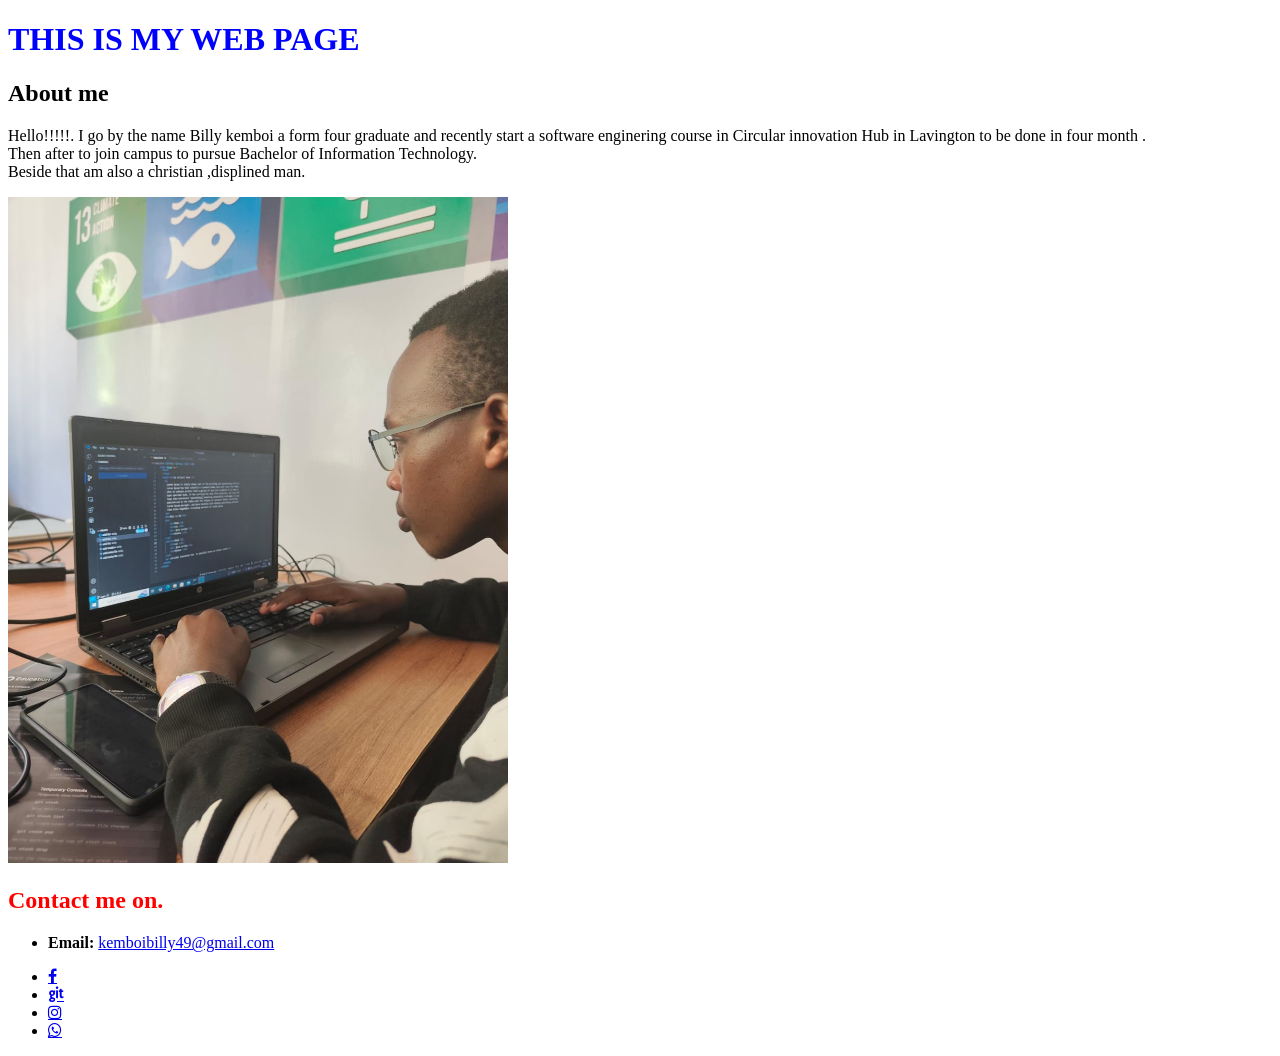
==== index.html @ ea7b22a1 "add nav bar in the webpage" ====
<!DOCTYPE html>
<html lang="en">
<head>
    <meta charset="UTF-8">
    <meta name="viewport" content="width=device-width, initial-scale=1.0">
    <title>BILLY KEMBOI</title>
    <link rel="stylesheet" href="https://cdnjs.cloudflare.com/ajax/libs/font-awesome/4.7.0/css/font-awesome.min.css">
</head>
<body>
    <header>
        <nav id="navbar" class="nav">
            
        </nav>
    </header>
<h1 style="color:blue;">THIS IS MY WEB PAGE</h1>
<section>
    <h2>
     About me
    </h2>
    <p>Hello!!!!!. I go by the name Billy kemboi  a form four graduate and recently start a software enginering course in Circular innovation Hub in Lavington to be done in four month .<br>Then after to join campus to pursue Bachelor of Information Technology.<br>Beside that am also a christian ,displined man.</p>
</section>
<img src="IMG-20250409-WA0045.jpg" alt="My picture" width="500">
 <section>
        <h2 style="color:red;">Contact me on.</h2>
        <ul>
            <a href="#" class="btn contact-details"><i class="fas fa-mobile-alt"></i></a>
            <li><p><strong>Email:</strong> <a href="mailto:kemboibilly49@gmail.com">kemboibilly49@gmail.com</a></p> </li>
            <li><a href="https://www.facebook.com/profile.php?id=61561368457465" class="fa fa-facebook"></a></li>
            <li><a href="https://github.com/" class="fa fa-git"></a></li>
            <li><a href="https://www.instagram.com/_esthetic.billy?igsh=MW9vbWVkenY0a3podw==" class="fa fa-instagram"></a></li>
            <li><a href="https://faq.whatsapp.com/526463418847093/?helpref=uf_share" class="fa fa-whatsapp"></a></li>
              </ul>
 </section>
</body>
</html>
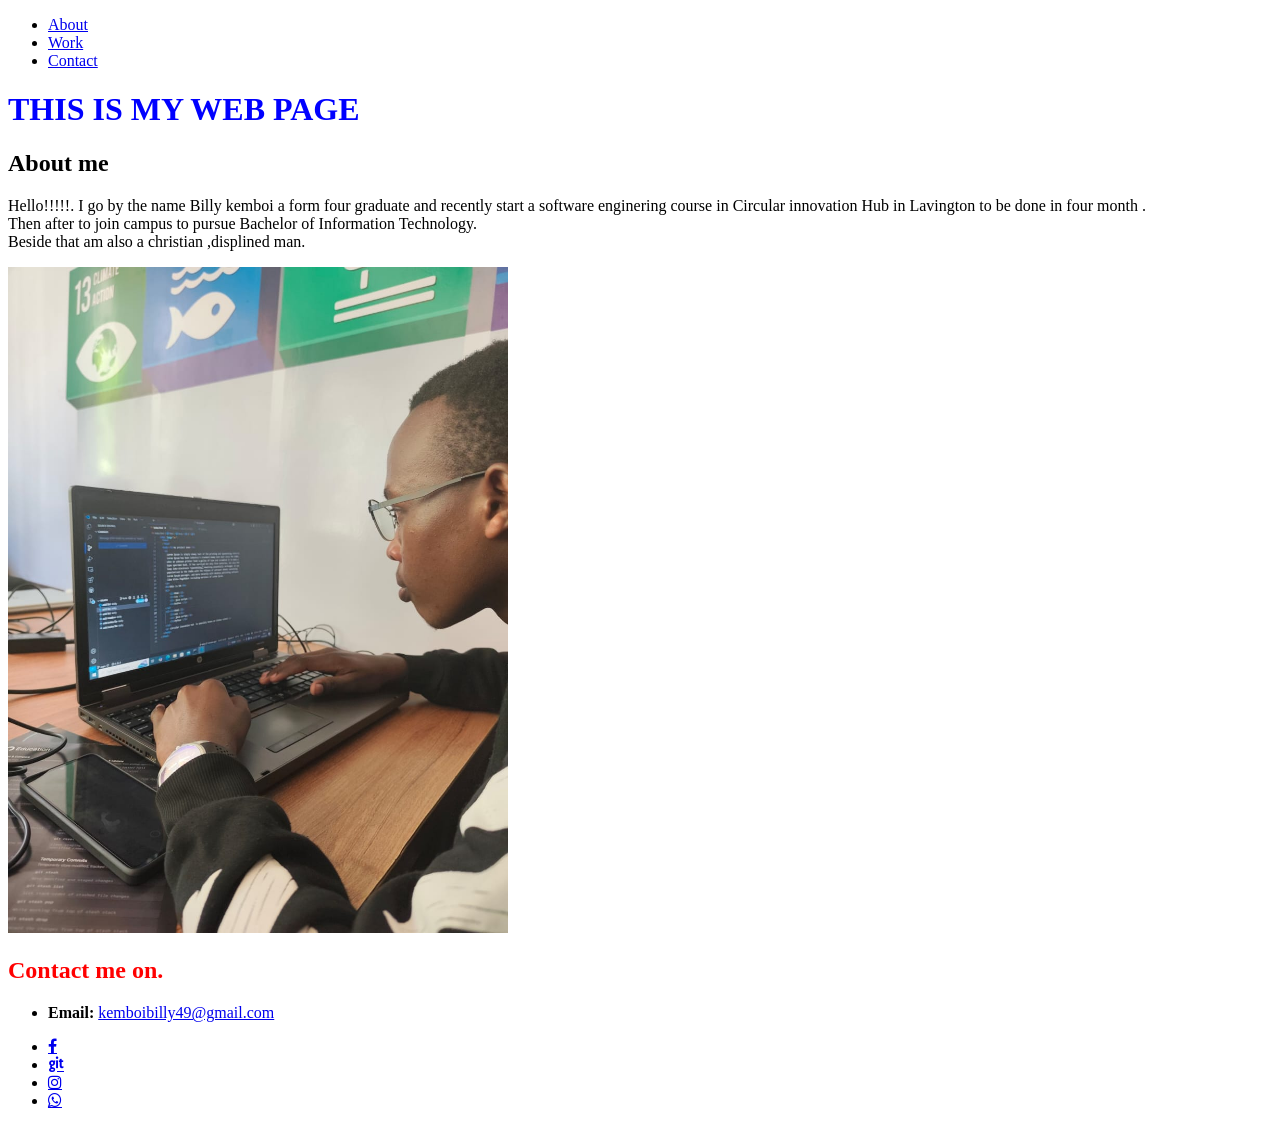
==== commit ce0d63c9: "add neme" ====
--- a/index.html
+++ b/index.html
@@ -9,7 +9,17 @@
 <body>
     <header>
         <nav id="navbar" class="nav">
-            
+            <ul>
+                <li>
+                    <a href="#welcome-section">About</a>
+                </li>
+                <li>
+                    <a href="#">Work</a>
+                </li>
+                <li>
+                    <a href="#contact">Contact</a>
+                </li>
+            </ul>
         </nav>
     </header>
 <h1 style="color:blue;">THIS IS MY WEB PAGE</h1>
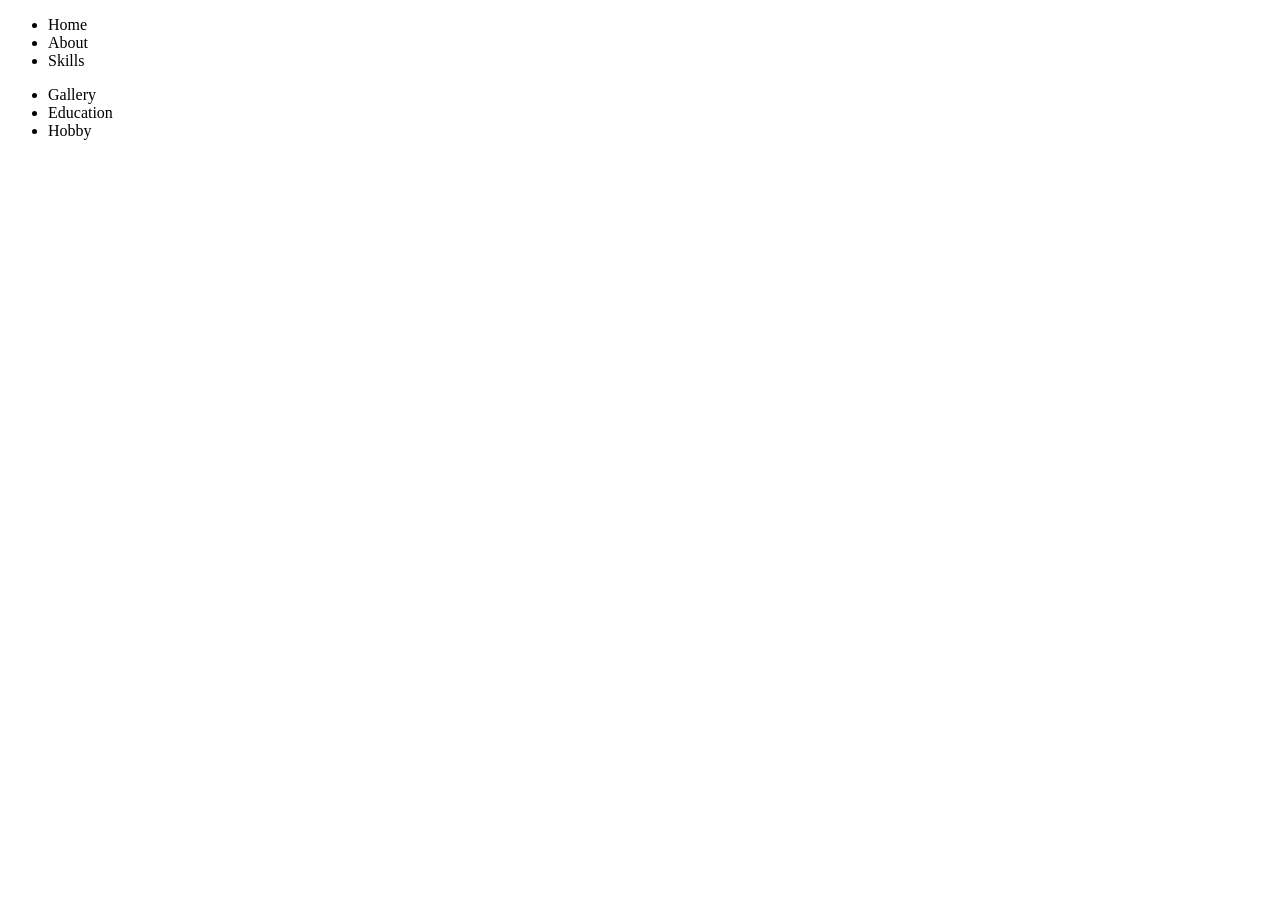
==== commit 5b621e35: "Add file" ====
--- a/index.html
+++ b/index.html
@@ -3,43 +3,30 @@
 <head>
     <meta charset="UTF-8">
     <meta name="viewport" content="width=device-width, initial-scale=1.0">
-    <title>BILLY KEMBOI</title>
-    <link rel="stylesheet" href="https://cdnjs.cloudflare.com/ajax/libs/font-awesome/4.7.0/css/font-awesome.min.css">
+    <title>Billy Kemboi</title>
+   <link rel="stylesheet" href="style.css">
+   <link rel="stylesheet" href="https://cdnjs.cloudflare.com/ajax/libs/font-awesome/4.7.0/css/font-awesome.min.css">
 </head>
 <body>
-    <header>
-        <nav id="navbar" class="nav">
+<div class="grid-can">
+<div class="header">
+    <nav>
+        <ul>
+            <li>Home</li>
+            <li>About </li>
+            <li>Skills</li>
+        </ul>
+    </nav>
+    </div>
+    <div class="sidebar">
+        <nav>
             <ul>
-                <li>
-                    <a href="#welcome-section">About</a>
-                </li>
-                <li>
-                    <a href="#">Work</a>
-                </li>
-                <li>
-                    <a href="#contact">Contact</a>
-                </li>
-            </ul>
+            <li>Gallery</li>
+            <li>Education</li>
+            <li>Hobby</li>
+        </ul>
         </nav>
-    </header>
-<h1 style="color:blue;">THIS IS MY WEB PAGE</h1>
-<section>
-    <h2>
-     About me
-    </h2>
-    <p>Hello!!!!!. I go by the name Billy kemboi  a form four graduate and recently start a software enginering course in Circular innovation Hub in Lavington to be done in four month .<br>Then after to join campus to pursue Bachelor of Information Technology.<br>Beside that am also a christian ,displined man.</p>
-</section>
-<img src="IMG-20250409-WA0045.jpg" alt="My picture" width="500">
- <section>
-        <h2 style="color:red;">Contact me on.</h2>
-        <ul>
-            <a href="#" class="btn contact-details"><i class="fas fa-mobile-alt"></i></a>
-            <li><p><strong>Email:</strong> <a href="mailto:kemboibilly49@gmail.com">kemboibilly49@gmail.com</a></p> </li>
-            <li><a href="https://www.facebook.com/profile.php?id=61561368457465" class="fa fa-facebook"></a></li>
-            <li><a href="https://github.com/" class="fa fa-git"></a></li>
-            <li><a href="https://www.instagram.com/_esthetic.billy?igsh=MW9vbWVkenY0a3podw==" class="fa fa-instagram"></a></li>
-            <li><a href="https://faq.whatsapp.com/526463418847093/?helpref=uf_share" class="fa fa-whatsapp"></a></li>
-              </ul>
- </section>
+    </div>
+ 
 </body>
-</html>+</html>    
--- a/style.css
+++ b/style.css
@@ -0,0 +1,7 @@
+grid-can{
+    display:grid
+    
+}
+header{
+    
+}
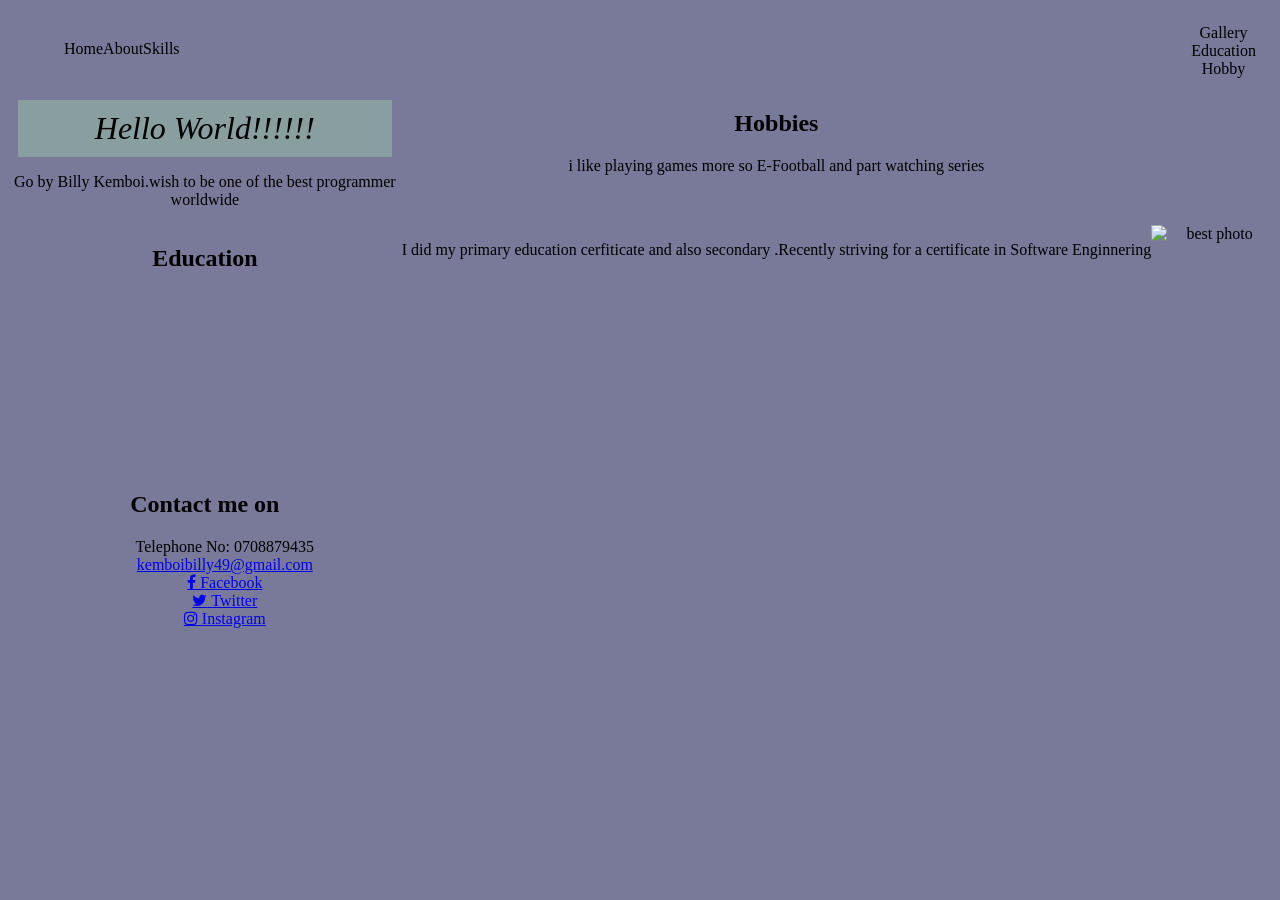
==== commit b6d0ebdb: "add styling" ====
--- a/index.html
+++ b/index.html
@@ -8,7 +8,7 @@
    <link rel="stylesheet" href="https://cdnjs.cloudflare.com/ajax/libs/font-awesome/4.7.0/css/font-awesome.min.css">
 </head>
 <body>
-<div class="grid-can">
+<div class="grid-container">
 <div class="header">
     <nav>
         <ul>
@@ -27,6 +27,39 @@
         </ul>
         </nav>
     </div>
- 
+    
+    <div class= "main">
+        <h1> Hello World!!!!!!</h1>
+        <p> Go by Billy Kemboi.wish to be one of the best programmer worldwide</p>
+
+    </div>
+ <div class="Hobby"> 
+    <h2>Hobbies</h2>
+    <p> i like playing games more so E-Football and part watching series </p>
+ </div>
+ <!--<div class="extra"-->
+ <h2> Education</h2>
+ <p>I did my primary education cerfiticate and also secondary .Recently striving for a certificate in Software Enginnering</p>
+ <img src="IMG_20250415_211026.jpg" alt="best photo">
+</div-->
+<div class="footer"> 
+    <h2>Contact me on</h2>
+<ul>
+  <li>Telephone No: 0708879435</li>
+  <a href="mailto:kemboibilly49@gmail.com">kemboibilly49@gmail.com</a>
+  <li>
+    <a href="https://facebook.com/your_username" class="fa fa-facebook"></i> Facebook
+    </a>
+  </li>
+  <li>
+    <a href="https://twitter.com/your_username" class="fa fa-twitter"></i> Twitter
+    </a>
+  </li>
+  <li>
+    <a href="https://www.instagram.com/_esthetic.billy?igsh=MW9vbWVkenY0a3podw==" class="fa fa-instagram"></i> Instagram
+    </a>
+  </li>
+</ul>
+</div>
 </body>
 </html>    
--- a/style.css
+++ b/style.css
@@ -1,7 +1,67 @@
-grid-can{
-    display:grid
+                       
+/*grid-container.three rows and two columns with defined areas*/
+.grid-container{
+    display: grid;
+    grid-template-columns: 1fr auto ;
+    grid-template-rows: 1fr auto 3fr;
+    grid-template-areas:
+    "header header sidebar"
+    "herosection herosection sidebar" ;
     
 }
-header{
-    
-}+*{background-color: #797999;
+ background-size: auto;
+  text-align: center;
+  z-index: 120px;
+}
+  /*Header area*/
+  .header{
+    grid-area: header;
+padding: 1rem;
+text-align: center;
+}
+  li{
+     list-style: none;}
+ h1{ font-family: Cambria, Cochin, Georgia, Times, 'Times New Roman', serif;
+     font-size: 24;
+    font-weight: 300;
+    font-style: oblique;
+ margin: 10px;
+padding: 10px;
+background-color: rgb(137, 158, 158); 
+text-align: center;
+z-index: 100px;}
+.header nav ul{ 
+    list-style: armenian;
+    display: flex;
+    justify-self:flex-start;
+    ;
+}
+/*Sidebar Area*/
+.sidebar{ 
+    grid-area:sidebar ;
+padding-inline-end: 1rem; border: 1px;}
+/*Hobbies spanning main and extra*/
+.hobbies{
+    background-color: aqua;
+grid: column 2px / 4px; 
+/*spans from column 2 to column 3 end*/
+padding: 1rem;
+margin-top: 1rem;
+ box-shadow:2px 7px rgba(red, green, blue, alpha) ;}
+ /*extra/side content area*/
+ .extra{ 
+    grid-area: extra;
+    background-color: aquamarine;
+    padding: 1rem;
+    text-align: center;
+    border: 1px;   
+ }
+.main h1{ 
+    margin-top: 10;
+}
+
+
+  
+ 
+
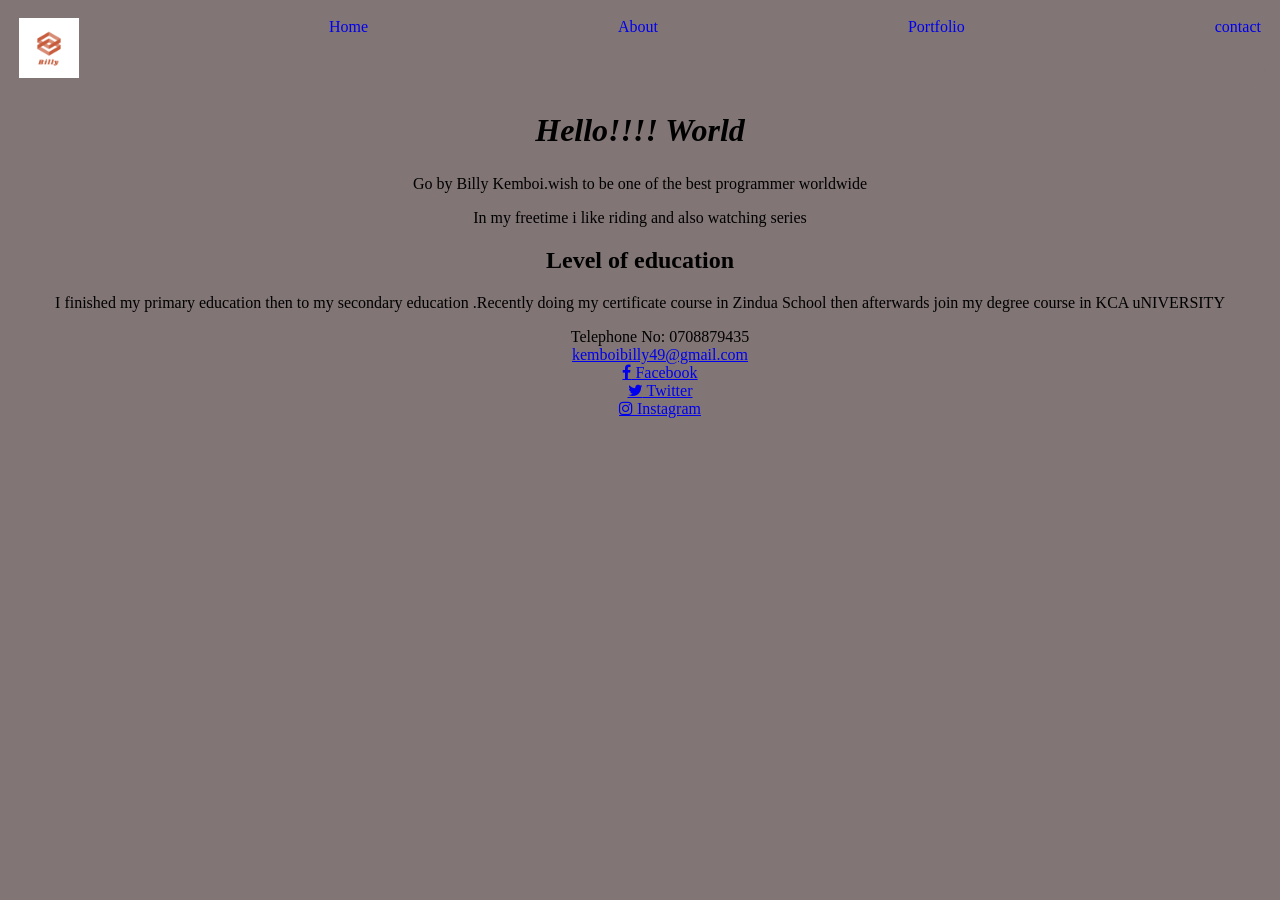
==== commit 9b9e0d73: "add nav bar" ====
--- a/index.html
+++ b/index.html
@@ -1,65 +1,79 @@
 <!DOCTYPE html>
 <html lang="en">
+
 <head>
     <meta charset="UTF-8">
     <meta name="viewport" content="width=device-width, initial-scale=1.0">
     <title>Billy Kemboi</title>
-   <link rel="stylesheet" href="style.css">
-   <link rel="stylesheet" href="https://cdnjs.cloudflare.com/ajax/libs/font-awesome/4.7.0/css/font-awesome.min.css">
+    <link rel="stylesheet" href="style.css">
+    <link rel="stylesheet" href="https://cdnjs.cloudflare.com/ajax/libs/font-awesome/4.7.0/css/font-awesome.min.css">
 </head>
+
 <body>
-<div class="grid-container">
-<div class="header">
-    <nav>
+   
+        <header class="header">
+            <nav>
+                <ul>
+                    <li> <img class="mylogo" src="logo.png"></li>
+                    <li><a href="#">Home</a></li>
+                    <li><a href="#About">About </a>
+                    <li><a href="#Portfolio">Portfolio</a></li>
+                    <li><a href="#Contact">contact</a></li>
+                </ul>
+            </nav>
+        </header>
+    
+    <div class="intro">
+        <h1>
+            Hello!!!! World
+        </h1>
+    </div>
+    <section id="About">
+        <div id="meabout">
+            <p> Go by Billy Kemboi.wish to be one of the best programmer worldwide</p>
+            <p>
+                In my freetime i like riding and also watching series
+            </p>
+
+        </div>
+    </section>
+
+    <section id="Portfolio">
+        <div id="portfolio2">
+            <h2>
+                Level of education
+            </h2>
+            <p>
+                I finished my primary education then to my secondary education .Recently doing my certificate course in
+                Zindua School then afterwards join my degree course in KCA uNIVERSITY
+            </p>
+        </div>
+
+    </section>
+    <section id="Contact">
+    <div class="footer">
         <ul>
-            <li>Home</li>
-            <li>About </li>
-            <li>Skills</li>
-        </ul>
-    </nav>
-    </div>
-    <div class="sidebar">
-        <nav>
-            <ul>
-            <li>Gallery</li>
-            <li>Education</li>
-            <li>Hobby</li>
-        </ul>
-        </nav>
-    </div>
-    
-    <div class= "main">
-        <h1> Hello World!!!!!!</h1>
-        <p> Go by Billy Kemboi.wish to be one of the best programmer worldwide</p>
+            <li>Telephone No: 0708879435</li>
+            <a href="mailto:kemboibilly49@gmail.com">kemboibilly49@gmail.com</a>
+            <li>
+              <a href="https://facebook.com/your_username" class="fa fa-facebook"></i> Facebook
+              </a>
+            </li>
+            <li>
+              <a href="https://twitter.com/your_username" class="fa fa-twitter"></i> Twitter
+              </a>
+            </li>
+            <li>
+              <a href="https://www.instagram.com/_esthetic.billy?igsh=MW9vbWVkenY0a3podw==" class="fa fa-instagram"></i>
+                Instagram
+              </a>
+            </li>
+          </ul>
+      
 
     </div>
- <div class="Hobby"> 
-    <h2>Hobbies</h2>
-    <p> i like playing games more so E-Football and part watching series </p>
- </div>
- <!--<div class="extra"-->
- <h2> Education</h2>
- <p>I did my primary education cerfiticate and also secondary .Recently striving for a certificate in Software Enginnering</p>
- <img src="IMG_20250415_211026.jpg" alt="best photo">
-</div-->
-<div class="footer"> 
-    <h2>Contact me on</h2>
-<ul>
-  <li>Telephone No: 0708879435</li>
-  <a href="mailto:kemboibilly49@gmail.com">kemboibilly49@gmail.com</a>
-  <li>
-    <a href="https://facebook.com/your_username" class="fa fa-facebook"></i> Facebook
-    </a>
-  </li>
-  <li>
-    <a href="https://twitter.com/your_username" class="fa fa-twitter"></i> Twitter
-    </a>
-  </li>
-  <li>
-    <a href="https://www.instagram.com/_esthetic.billy?igsh=MW9vbWVkenY0a3podw==" class="fa fa-instagram"></i> Instagram
-    </a>
-  </li>
-</ul>
-</div>
+
+    </section>
 </body>
-</html>    +
+</html>
--- a/style.css
+++ b/style.css
@@ -1,67 +1,71 @@
-                       
-/*grid-container.three rows and two columns with defined areas*/
-.grid-container{
-    display: grid;
-    grid-template-columns: 1fr auto ;
-    grid-template-rows: 1fr auto 3fr;
-    grid-template-areas:
-    "header header sidebar"
-    "herosection herosection sidebar" ;
-    
-}
-*{background-color: #797999;
- background-size: auto;
+* {
+  background-size: auto;
   text-align: center;
-  z-index: 120px;
-}
-  /*Header area*/
-  .header{
-    grid-area: header;
-padding: 1rem;
-text-align: center;
-}
-  li{
-     list-style: none;}
- h1{ font-family: Cambria, Cochin, Georgia, Times, 'Times New Roman', serif;
-     font-size: 24;
-    font-weight: 300;
-    font-style: oblique;
- margin: 10px;
-padding: 10px;
-background-color: rgb(137, 158, 158); 
-text-align: center;
-z-index: 100px;}
-.header nav ul{ 
-    list-style: armenian;
-    display: flex;
-    justify-self:flex-start;
-    ;
-}
-/*Sidebar Area*/
-.sidebar{ 
-    grid-area:sidebar ;
-padding-inline-end: 1rem; border: 1px;}
-/*Hobbies spanning main and extra*/
-.hobbies{
-    background-color: aqua;
-grid: column 2px / 4px; 
-/*spans from column 2 to column 3 end*/
-padding: 1rem;
-margin-top: 1rem;
- box-shadow:2px 7px rgba(red, green, blue, alpha) ;}
- /*extra/side content area*/
- .extra{ 
-    grid-area: extra;
-    background-color: aquamarine;
-    padding: 1rem;
-    text-align: center;
-    border: 1px;   
- }
-.main h1{ 
-    margin-top: 10;
+  background-size: cover;
+  background-repeat: no-repeat;
+  background-position: center;
+  background-attachment: fixed;
+  background-color: rgb(129, 117, 117);
 }
 
 
+.header nav ul{
   
- 
+  padding: 10px;
+  display: flex;
+  justify-content: space-between;
+  text-align: center;
+  margin: 1px;
+  
 
+  border-radius: 50px;
+}
+.header nav ul li a{
+    text-decoration: none;
+}
+.header nav ul li a:hover {
+  color: brown;
+}
+
+
+
+li {
+  list-style: none;
+  border: 10px;
+}
+
+h1 {
+  font-family: Cambria, Cochin, Georgia, Times, "Times New Roman", serif;
+  font-size: 70;
+  font-style: oblique;
+  margin: 10px;
+  padding: 10px;
+  text-align: center;
+  font-display: block;
+}
+
+#portolio {
+  border-radius: 10px;
+}
+
+.main h1 {
+  margin-top: 0;
+}
+
+.footer {
+  text-align: end;
+  margin-bottom: 0;
+  list-style: none;
+}
+
+.mylogo {
+  width: 60px;
+  height: 60px;
+}
+
+
+
+.about:hover {
+  background-color: bisque;
+  transition: 1s;
+}
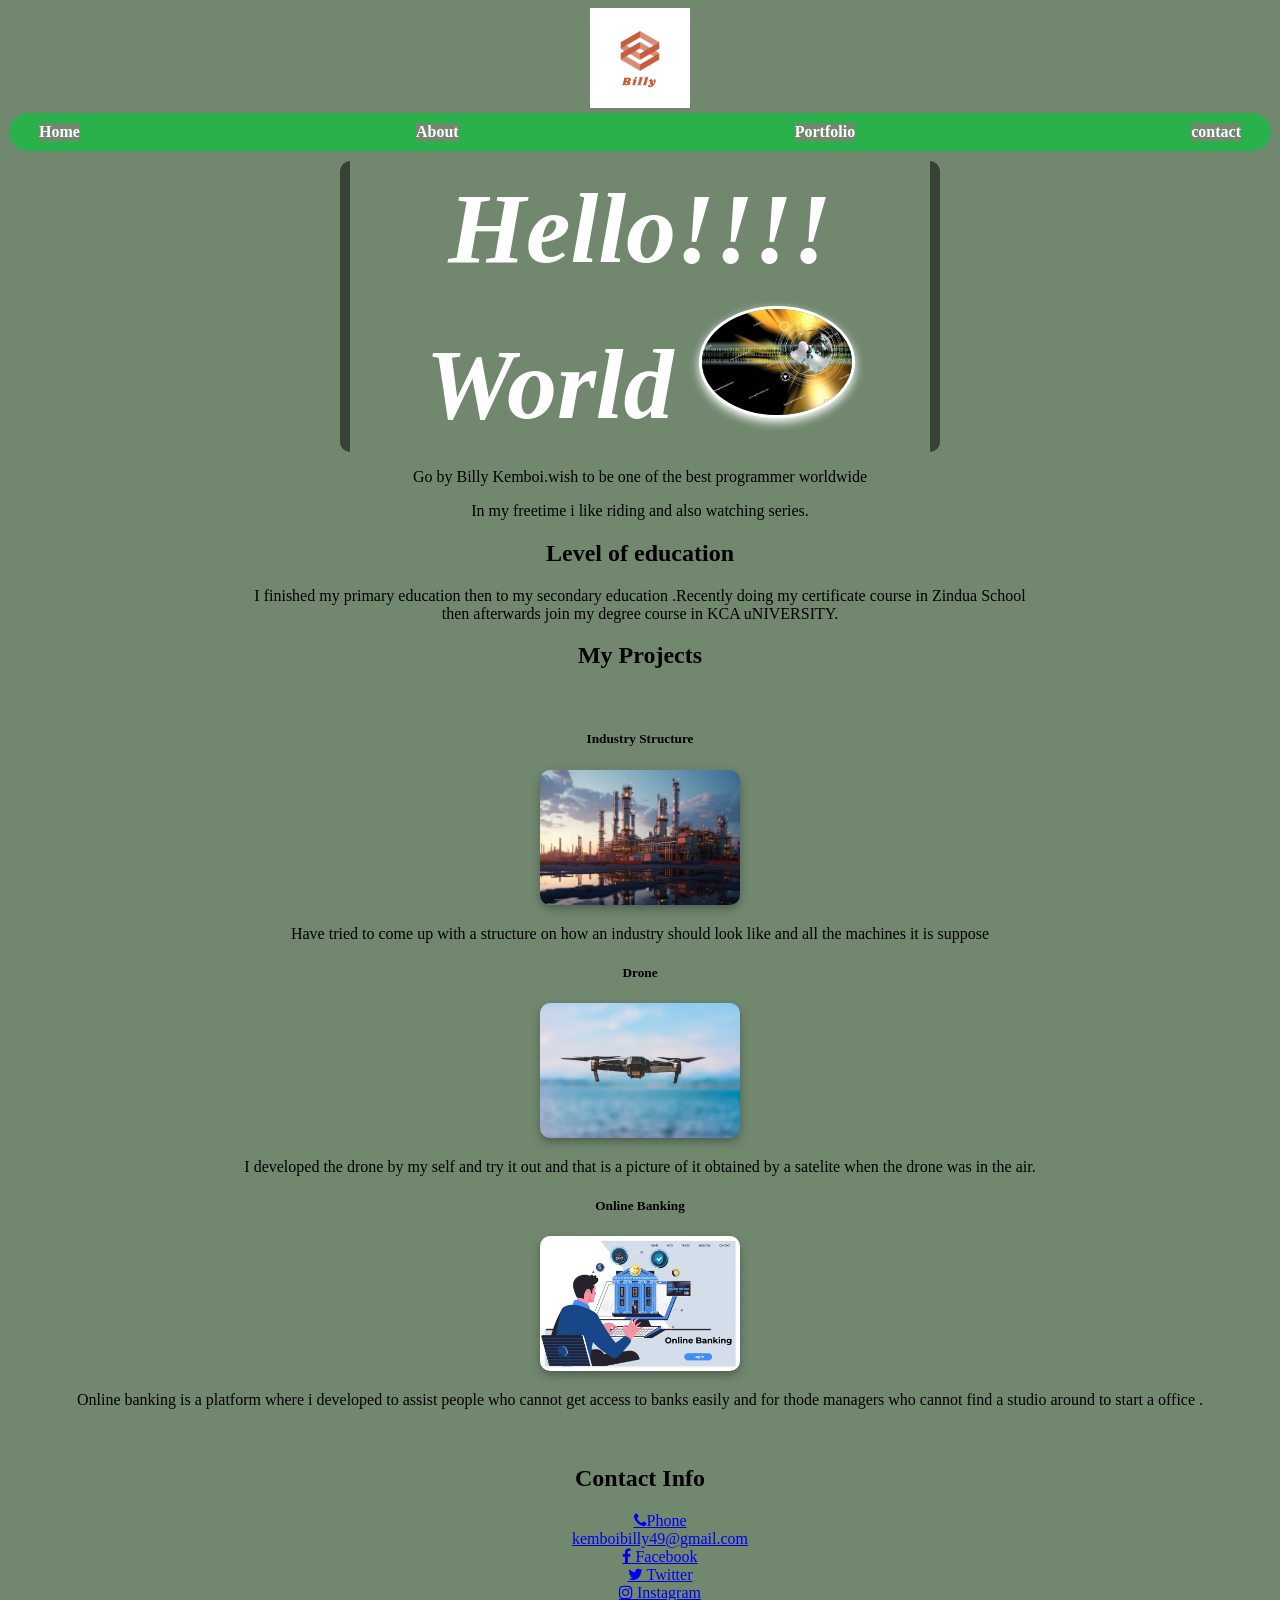
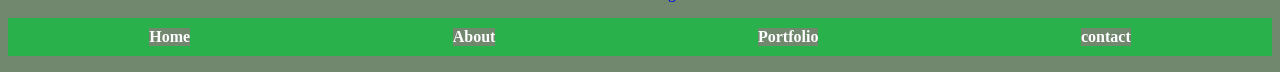
==== commit 8adfbf97: "add images" ====
--- a/index.html
+++ b/index.html
@@ -7,14 +7,16 @@
     <title>Billy Kemboi</title>
     <link rel="stylesheet" href="style.css">
     <link rel="stylesheet" href="https://cdnjs.cloudflare.com/ajax/libs/font-awesome/4.7.0/css/font-awesome.min.css">
+    
 </head>
 
 <body>
    
         <header class="header">
-            <nav>
+            <li> <img class="mylogo" src="logo.png"></li>
+            <nav class="navbar">
                 <ul>
-                    <li> <img class="mylogo" src="logo.png"></li>
+                    
                     <li><a href="#">Home</a></li>
                     <li><a href="#About">About </a>
                     <li><a href="#Portfolio">Portfolio</a></li>
@@ -23,41 +25,49 @@
             </nav>
         </header>
     
-    <div class="intro">
+    <div class="overlay">
         <h1>
-            Hello!!!! World
+            Hello!!!!<br> World
+            <img  src="pack2.jfif" alt="My photo" class="profilepic">
         </h1>
     </div>
     <section id="About">
-        <div id="meabout">
             <p> Go by Billy Kemboi.wish to be one of the best programmer worldwide</p>
             <p>
-                In my freetime i like riding and also watching series
+                In my freetime i like riding and also watching series.
+
             </p>
 
         </div>
     </section>
 
     <section id="Portfolio">
-        <div id="portfolio2">
-            <h2>
-                Level of education
-            </h2>
+        <h2> Level of education</h2
             <p>
                 I finished my primary education then to my secondary education .Recently doing my certificate course in
-                Zindua School then afterwards join my degree course in KCA uNIVERSITY
+                Zindua School <br>then afterwards join my degree course in KCA uNIVERSITY.
             </p>
+            <h2>My Projects</h2>
+            <div class="gallery">
+                <h5> Industry Structure</h5>
+              <img class="pro1" src="industry.webp" alt="Project 1">
+              <p>Have tried to come up with a structure on how an industry should look like and all the machines it is suppose <brto have and not forgetting the number of workers.</p>
+              <h5> Drone</h5>
+              <img class="pro2" src="drone.webp" alt="Project 2">
+              <p>I developed the drone by my self and try it out and that is a picture of it obtained by a satelite when the drone was in the air.</p>
+               <h5>Online Banking</h5>
+              <img class="pro3" src="banking.webp" alt="Project 3">
+              <p> Online banking is a platform where i developed to assist people who cannot get access to banks easily and for thode managers who cannot find a studio around to start a office .</p>
         </div>
 
     </section>
+    <h2>Contact Info</h2
     <section id="Contact">
     <div class="footer">
         <ul>
-            <li>Telephone No: 0708879435</li>
-            <a href="mailto:kemboibilly49@gmail.com">kemboibilly49@gmail.com</a>
-            <li>
-              <a href="https://facebook.com/your_username" class="fa fa-facebook"></i> Facebook
-              </a>
+          <li><a href="tel:0708879435" class="fa fa-phone">Phone</i></a></li>
+           <li><a href="mailto:kemboibilly49@gmail.com">kemboibilly49@gmail.com</a></li>
+            <li><a href="https://facebook.com/your_username" class="fa fa-facebook"></i> Facebook</a>
             </li>
             <li>
               <a href="https://twitter.com/your_username" class="fa fa-twitter"></i> Twitter
@@ -72,6 +82,17 @@
       
 
     </div>
+    <nav class="navbar">
+        <ul>
+            
+            <li><a href="#">Home</a></li>
+            <li><a href="#About">About </a>
+            <li><a href="#Portfolio">Portfolio</a></li>
+            <li><a href="#Contact">contact</a></li>
+        </ul>
+    </nav>
+</header>
+
 
     </section>
 </body>
--- a/style.css
+++ b/style.css
@@ -5,7 +5,9 @@
   background-repeat: no-repeat;
   background-position: center;
   background-attachment: fixed;
-  background-color: rgb(129, 117, 117);
+  background-color: rgb(113, 136, 111);
+
+
 }
 
 
@@ -38,8 +40,8 @@
   font-family: Cambria, Cochin, Georgia, Times, "Times New Roman", serif;
   font-size: 70;
   font-style: oblique;
-  margin: 10px;
-  padding: 10px;
+  margin: 10px 10px;
+  padding: 10px 10px;
   text-align: center;
   font-display: block;
 }
@@ -59,13 +61,83 @@
 }
 
 .mylogo {
-  width: 60px;
-  height: 60px;
+  width: 100px;
+  height: 100px;
+  position:relative;
+  
+}
+.overlay{
+  background-color: rgb(0, 0, 0,0.5);/*dark transparent*/
+  border-radius: 10px;
+  color: white;
+  max-width: 600px;
+  margin: auto;
+  text-align: center;
+  font-size: 50px;
+  background-image: url(billy.kk.jpeg);
+  
+}
+.navbar ul{
+  display: flex;
+  justify-content: space-around;
+  list-style: none;
+  background-color: #29b14b;
+  padding: 10px;
+  position:sticky;
+}
+.navbar li{ 
+  margin: 0 20px;
+
+}
+.navbar a{
+  color: white;
+  text-decoration: none;
+  font-weight: bold; 
+}
+.navbar a:hover{
+  color: #ff9900;
 }
 
 
+nav ul{ 
+  list-style: none;
 
-.about:hover {
-  background-color: bisque;
-  transition: 1s;
 }
+.profilepic{
+  width: 150px;
+  border-radius: 50%;
+  margin-top: 20px;
+  border: 3px solid white;
+   box-shadow: 0 4px 10px ;
+}
+.pro1{
+  width: 150px;
+  height: 135px;
+
+}
+.pro2{
+  width: 150px;
+  height: 135px;
+}
+.pro3{
+  width: 150px;
+  height: 135px;
+}
+.gallery {
+  display: ;
+  gap: 20px;
+  justify-content:flex-start;
+  
+  padding: 20px;
+}
+
+.gallery img {
+  width: 200px;
+  border-radius: 10px;
+  box-shadow: 0 4px 10px rgba(0,0,0,0.3);
+  transition: transform 0.3s ease;
+}
+
+.gallery img:hover {
+  transform: scale(1.05)
+}
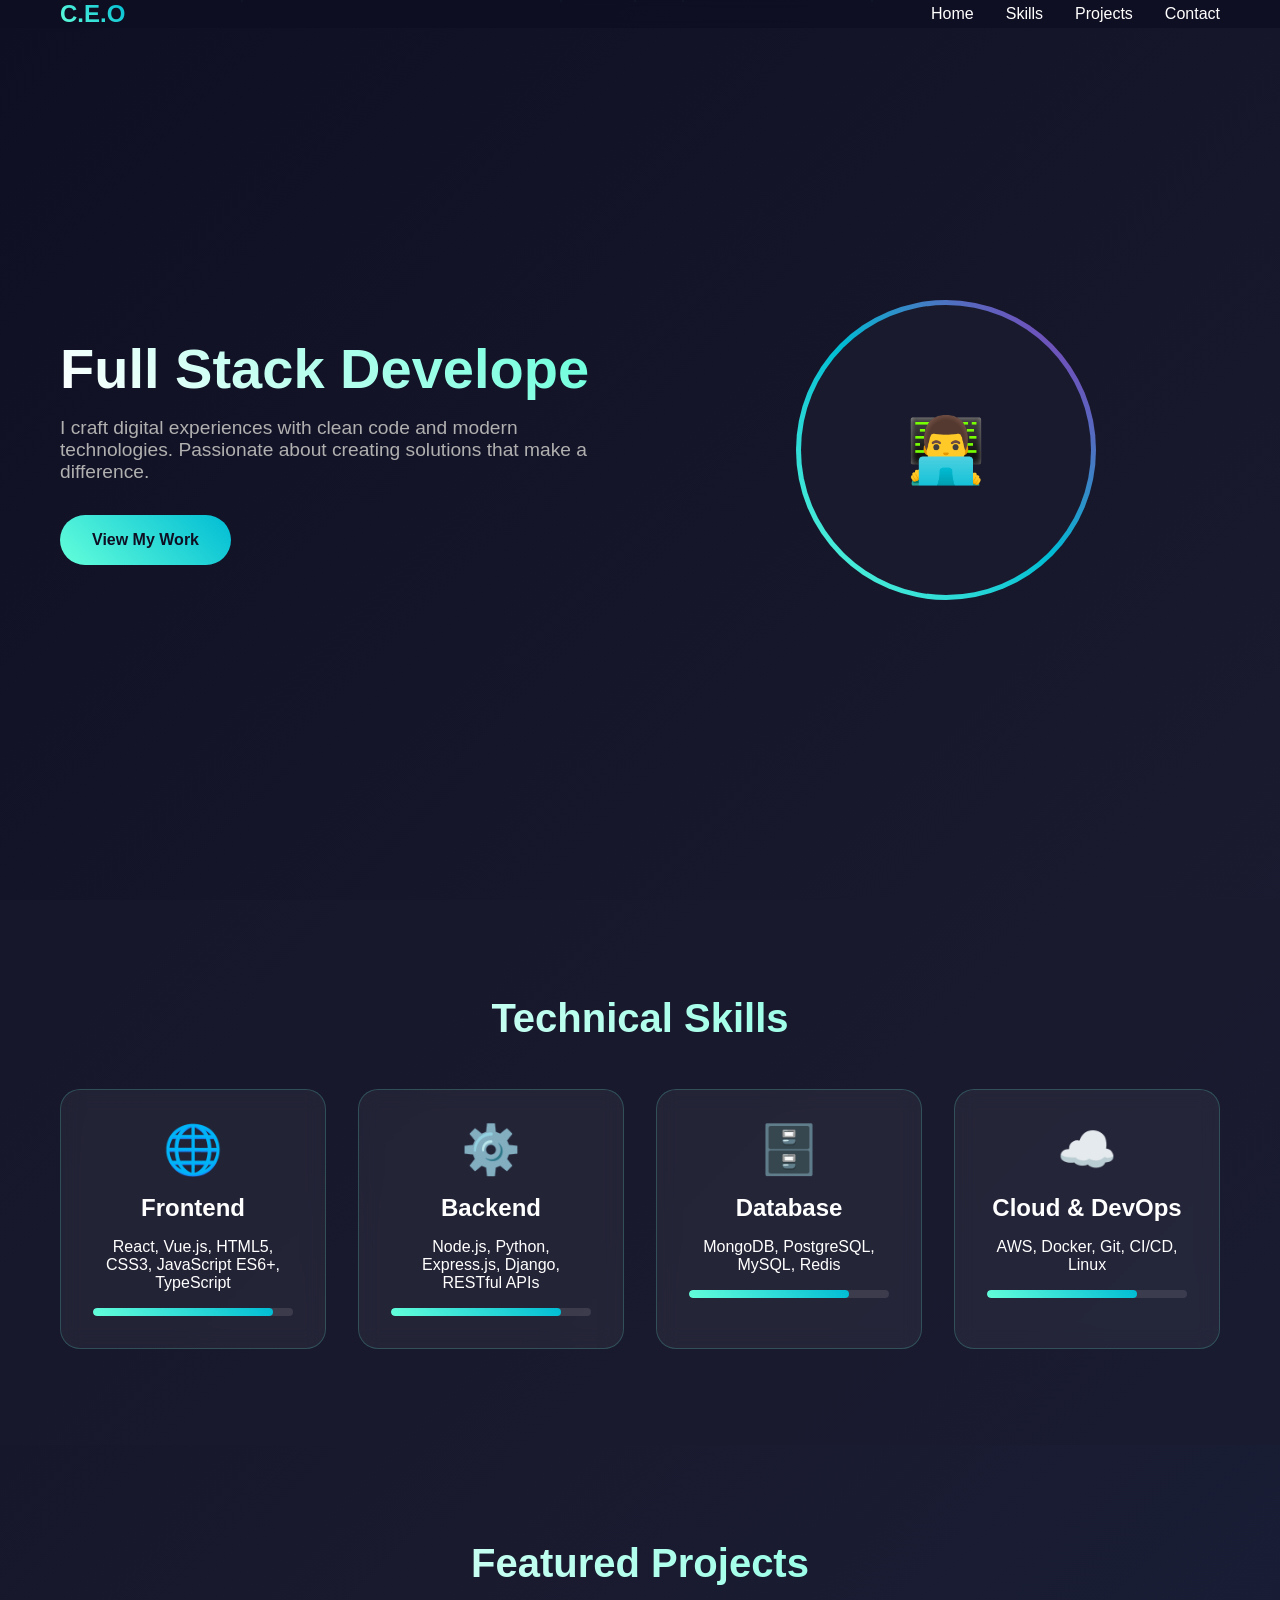
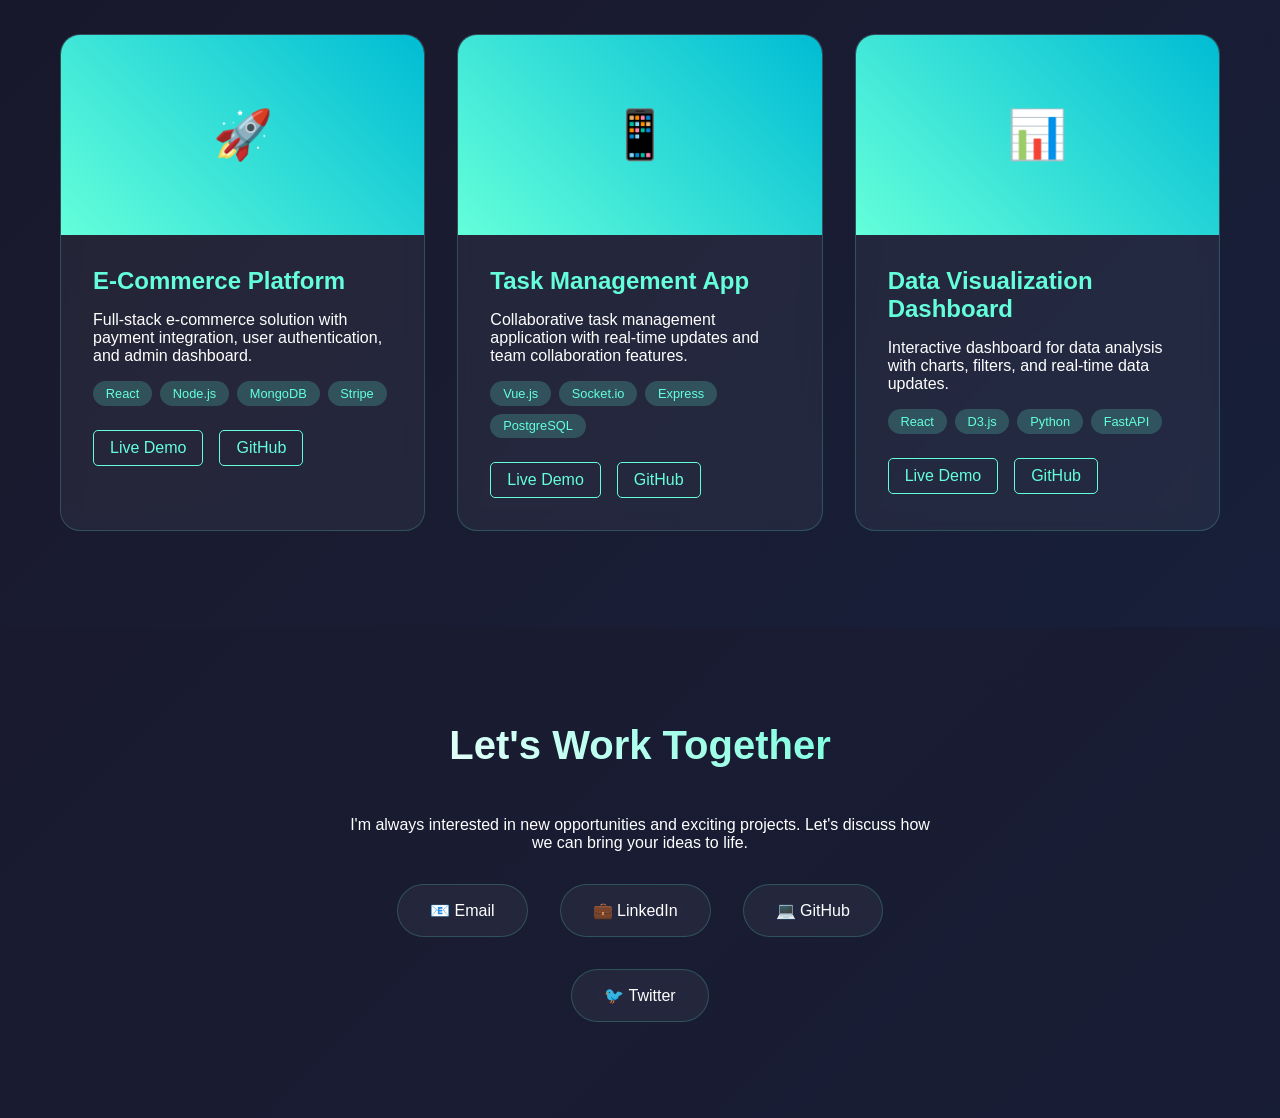
==== commit 8ed69b0b: "ADD THE A PROFILE PHOTO" ====
--- a/index.html
+++ b/index.html
@@ -1,100 +1,736 @@
+
 <!DOCTYPE html>
 <html lang="en">
-
 <head>
     <meta charset="UTF-8">
     <meta name="viewport" content="width=device-width, initial-scale=1.0">
-    <title>Billy Kemboi</title>
-    <link rel="stylesheet" href="style.css">
-    <link rel="stylesheet" href="https://cdnjs.cloudflare.com/ajax/libs/font-awesome/4.7.0/css/font-awesome.min.css">
-    
+    <title>Billy Kemboi- Full Stack Developer</title>
+    <style>
+        * {
+            margin: 0;
+            padding: 0;
+            box-sizing: border-box;
+        }
+
+        body {
+            font-family: 'Inter', -apple-system, BlinkMacSystemFont, sans-serif;
+            background: linear-gradient(135deg, #0f0f23 0%, #1a1a2e 50%, #16213e 100%);
+            color: #ffffff;
+            overflow-x: hidden;
+        }
+
+        .container {
+            max-width: 1200px;
+            margin: 0 auto;
+            padding: 0 20px;
+        }
+
+        /* Header */
+        header {
+            position: fixed;
+            top: 0;
+            width: 100%;
+            background: rgba(15, 15, 35, 0.95);
+            backdrop-filter: blur(20px);
+            z-index: 1000;
+            transition: all 0.3s ease;
+        }
+
+        nav {
+            display: flex;
+            justify-content: space-between;
+            align-items: center;
+            padding: 1rem 0;
+        }
+
+        .logo {
+            font-size: 1.5rem;
+            font-weight: bold;
+            background: linear-gradient(45deg, #64ffda, #00bcd4);
+            -webkit-background-clip: text;
+            -webkit-text-fill-color: transparent;
+            background-clip: text;
+        }
+
+        .nav-links {
+            display: flex;
+            list-style: none;
+            gap: 2rem;
+        }
+
+        .nav-links a {
+            color: #ffffff;
+            text-decoration: none;
+            transition: color 0.3s ease;
+            position: relative;
+        }
+
+        .nav-links a:hover {
+            color: #64ffda;
+        }
+
+        .nav-links a::after {
+            content: '';
+            position: absolute;
+            width: 0;
+            height: 2px;
+            bottom: -5px;
+            left: 0;
+            background: #64ffda;
+            transition: width 0.3s ease;
+        }
+
+        .nav-links a:hover::after {
+            width: 100%;
+        }
+
+        /* Hero Section */
+        .hero {
+            min-height: 100vh;
+            display: flex;
+            align-items: center;
+            position: relative;
+            overflow: hidden;
+        }
+
+        .hero-content {
+            display: grid;
+            grid-template-columns: 1fr 1fr;
+            gap: 4rem;
+            align-items: center;
+            z-index: 2;
+        }
+
+        .hero-text h1 {
+            font-size: 3.5rem;
+            font-weight: 700;
+            margin-bottom: 1rem;
+            background: linear-gradient(45deg, #ffffff, #64ffda);
+            -webkit-background-clip: text;
+            -webkit-text-fill-color: transparent;
+            background-clip: text;
+            animation: fadeInUp 1s ease;
+        }
+
+        .hero-text p {
+            font-size: 1.2rem;
+            color: #b0b0b0;
+            margin-bottom: 2rem;
+            animation: fadeInUp 1s ease 0.2s both;
+        }
+
+        .hero-image {
+            position: relative;
+            display: flex;
+            justify-content: center;
+            align-items: center;
+        }
+
+        .profile-container {
+            position: relative;
+            width: 300px;
+            height: 300px;
+            border-radius: 50%;
+            background: linear-gradient(45deg, #64ffda, #00bcd4, #9c27b0);
+            padding: 5px;
+            animation: rotate 20s linear infinite;
+        }
+
+        .profile-image {
+            width: 100%;
+            height: 100%;
+            border-radius: 50%;
+            background: #1a1a2e;
+            display: flex;
+            align-items: center;
+            justify-content: center;
+            font-size: 4rem;
+            color: #64ffda;
+            position: relative;
+            overflow: hidden;
+        }
+
+        .cta-button {
+            display: inline-block;
+            padding: 1rem 2rem;
+            background: linear-gradient(45deg, #64ffda, #00bcd4);
+            color: #0f0f23;
+            text-decoration: none;
+            border-radius: 50px;
+            font-weight: 600;
+            transition: all 0.3s ease;
+            animation: fadeInUp 1s ease 0.4s both;
+        }
+
+        .cta-button:hover {
+            transform: translateY(-3px);
+            box-shadow: 0 20px 40px rgba(100, 255, 218, 0.3);
+        }
+
+        /* Skills Section */
+        .skills {
+            padding: 6rem 0;
+            background: rgba(26, 26, 46, 0.5);
+        }
+
+        .section-title {
+            text-align: center;
+            font-size: 2.5rem;
+            margin-bottom: 3rem;
+            background: linear-gradient(45deg, #ffffff, #64ffda);
+            -webkit-background-clip: text;
+            -webkit-text-fill-color: transparent;
+            background-clip: text;
+        }
+
+        .skills-grid {
+            display: grid;
+            grid-template-columns: repeat(auto-fit, minmax(250px, 1fr));
+            gap: 2rem;
+        }
+
+        .skill-card {
+            background: rgba(255, 255, 255, 0.05);
+            backdrop-filter: blur(10px);
+            border: 1px solid rgba(100, 255, 218, 0.2);
+            border-radius: 20px;
+            padding: 2rem;
+            text-align: center;
+            transition: all 0.3s ease;
+            position: relative;
+            overflow: hidden;
+        }
+
+        .skill-card::before {
+            content: '';
+            position: absolute;
+            top: 0;
+            left: -100%;
+            width: 100%;
+            height: 100%;
+            background: linear-gradient(90deg, transparent, rgba(100, 255, 218, 0.1), transparent);
+            transition: left 0.5s ease;
+        }
+
+        .skill-card:hover::before {
+            left: 100%;
+        }
+
+        .skill-card:hover {
+            transform: translateY(-10px);
+            border-color: #64ffda;
+            box-shadow: 0 20px 40px rgba(100, 255, 218, 0.1);
+        }
+
+        .skill-icon {
+            font-size: 3rem;
+            margin-bottom: 1rem;
+            color: #64ffda;
+        }
+
+        .skill-card h3 {
+            font-size: 1.5rem;
+            margin-bottom: 1rem;
+        }
+
+        .skill-bar {
+            background: rgba(255, 255, 255, 0.1);
+            height: 8px;
+            border-radius: 4px;
+            overflow: hidden;
+            margin-top: 1rem;
+        }
+
+        .skill-progress {
+            height: 100%;
+            background: linear-gradient(45deg, #64ffda, #00bcd4);
+            border-radius: 4px;
+            transition: width 2s ease;
+        }
+
+        /* Projects Section */
+        .projects {
+            padding: 6rem 0;
+        }
+
+        .projects-grid {
+            display: grid;
+            grid-template-columns: repeat(auto-fit, minmax(350px, 1fr));
+            gap: 2rem;
+        }
+
+        .project-card {
+            background: rgba(255, 255, 255, 0.05);
+            backdrop-filter: blur(10px);
+            border: 1px solid rgba(100, 255, 218, 0.2);
+            border-radius: 20px;
+            overflow: hidden;
+            transition: all 0.3s ease;
+            position: relative;
+        }
+
+        .project-card:hover {
+            transform: translateY(-10px);
+            box-shadow: 0 30px 60px rgba(100, 255, 218, 0.2);
+        }
+
+        .project-image {
+            height: 200px;
+            background: linear-gradient(45deg, #64ffda, #00bcd4);
+            display: flex;
+            align-items: center;
+            justify-content: center;
+            font-size: 3rem;
+            color: #0f0f23;
+        }
+
+        .project-content {
+            padding: 2rem;
+        }
+
+        .project-content h3 {
+            font-size: 1.5rem;
+            margin-bottom: 1rem;
+            color: #64ffda;
+        }
+
+        .project-tags {
+            display: flex;
+            flex-wrap: wrap;
+            gap: 0.5rem;
+            margin: 1rem 0;
+        }
+
+        .tag {
+            background: rgba(100, 255, 218, 0.2);
+            color: #64ffda;
+            padding: 0.3rem 0.8rem;
+            border-radius: 20px;
+            font-size: 0.8rem;
+        }
+
+        .project-links {
+            display: flex;
+            gap: 1rem;
+            margin-top: 1.5rem;
+        }
+
+        .project-link {
+            padding: 0.5rem 1rem;
+            background: transparent;
+            border: 1px solid #64ffda;
+            color: #64ffda;
+            text-decoration: none;
+            border-radius: 5px;
+            transition: all 0.3s ease;
+        }
+
+        .project-link:hover {
+            background: #64ffda;
+            color: #0f0f23;
+        }
+
+        /* Contact Section */
+        .contact {
+            padding: 6rem 0;
+            background: rgba(26, 26, 46, 0.5);
+            text-align: center;
+        }
+
+        .contact-content {
+            max-width: 600px;
+            margin: 0 auto;
+        }
+
+        .contact-links {
+            display: flex;
+            justify-content: center;
+            gap: 2rem;
+            margin-top: 2rem;
+            flex-wrap: wrap;
+        }
+
+        .contact-link {
+            display: flex;
+            align-items: center;
+            gap: 0.5rem;
+            padding: 1rem 2rem;
+            background: rgba(255, 255, 255, 0.05);
+            backdrop-filter: blur(10px);
+            border: 1px solid rgba(100, 255, 218, 0.2);
+            border-radius: 50px;
+            color: #ffffff;
+            text-decoration: none;
+            transition: all 0.3s ease;
+        }
+
+        .contact-link:hover {
+            background: rgba(100, 255, 218, 0.1);
+            border-color: #64ffda;
+            transform: translateY(-3px);
+        }
+
+        /* Animations */
+        @keyframes fadeInUp {
+            from {
+                opacity: 0;
+                transform: translateY(30px);
+            }
+            to {
+                opacity: 1;
+                transform: translateY(0);
+            }
+        }
+
+        @keyframes rotate {
+            from {
+                transform: rotate(0deg);
+            }
+            to {
+                transform: rotate(360deg);
+            }
+        }
+
+        .floating {
+            animation: floating 3s ease-in-out infinite;
+        }
+
+        @keyframes floating {
+            0%, 100% {
+                transform: translateY(0px);
+            }
+            50% {
+                transform: translateY(-20px);
+            }
+        }
+
+        /* Responsive Design */
+        @media (max-width: 768px) {
+            .hero-content {
+                grid-template-columns: 1fr;
+                text-align: center;
+                gap: 2rem;
+            }
+
+            .hero-text h1 {
+                font-size: 2.5rem;
+            }
+
+            .nav-links {
+                display: none;
+            }
+
+            .profile-container {
+                width: 250px;
+                height: 250px;
+            }
+
+            .projects-grid {
+                grid-template-columns: 1fr;
+            }
+
+            .contact-links {
+                flex-direction: column;
+                align-items: center;
+            }
+        }
+
+        /* Particles Background */
+        .particles {
+            position: fixed;
+            top: 0;
+            left: 0;
+            width: 100%;
+            height: 100%;
+            z-index: 1;
+            pointer-events: none;
+        }
+
+        .particle {
+            position: absolute;
+            width: 2px;
+            height: 2px;
+            background: #64ffda;
+            border-radius: 50%;
+            animation: particle-float 6s infinite linear;
+        }
+
+        @keyframes particle-float {
+            0% {
+                transform: translateY(100vh) translateX(0);
+                opacity: 0;
+            }
+            10% {
+                opacity: 1;
+            }
+            90% {
+                opacity: 1;
+            }
+            100% {
+                transform: translateY(-100px) translateX(100px);
+                opacity: 0;
+            }
+        }
+    </style>
 </head>
-
 <body>
-   
-        <header class="header">
-            <li> <img class="mylogo" src="logo.png"></li>
-            <nav class="navbar">
-                <ul>
-                    
-                    <li><a href="#">Home</a></li>
-                    <li><a href="#About">About </a>
-                    <li><a href="#Portfolio">Portfolio</a></li>
-                    <li><a href="#Contact">contact</a></li>
-                </ul>
-            </nav>
-        </header>
-    
-    <div class="overlay">
-        <h1>
-            Hello!!!!<br> World
-            <img  src="pack2.jfif" alt="My photo" class="profilepic">
-        </h1>
-    </div>
-    <section id="About">
-            <p> Go by Billy Kemboi.wish to be one of the best programmer worldwide</p>
-            <p>
-                In my freetime i like riding and also watching series.
-
-            </p>
-
+    <!-- Particles Background -->
+    <div class="particles" id="particles"></div>
+
+    <!-- Header -->
+    <header>
+        <nav class="container">
+            <div class="logo">C.E.O</div>
+            <ul class="nav-links">
+                <li><a href="#home">Home</a></li>
+                <li><a href="#skills">Skills</a></li>
+                <li><a href="#projects">Projects</a></li>
+                <li><a href="#contact">Contact</a></li>
+            </ul>
+        </nav>
+    </header>
+
+    <!-- Hero Section -->
+    <section id="home" class="hero">
+        <div class="container">
+            <div class="hero-content">
+                <div class="hero-text">
+                    <h1>Full Stack Developer</h1>
+                    <p>I craft digital experiences with clean code and modern technologies. Passionate about creating solutions that make a difference.</p>
+                    <a href="#projects" class="cta-button">View My Work</a>
+                </div>
+                <div class="hero-image">
+                    <div class="profile-container floating">
+                        <div class="profile-image">
+                            👨‍💻
+                            <!-- Replace the emoji with your actual photo -->
+                            <!-- <img src="your-photo.jpg" alt="Your Name" style="width: 100%; height: 100%; object-fit: cover; border-radius: 50%;"> -->
+                        </div>
+                    </div>
+                </div>
+            </div>
         </div>
     </section>
 
-    <section id="Portfolio">
-        <h2> Level of education</h2
-            <p>
-                I finished my primary education then to my secondary education .Recently doing my certificate course in
-                Zindua School <br>then afterwards join my degree course in KCA uNIVERSITY.
-            </p>
-            <h2>My Projects</h2>
-            <div class="gallery">
-                <h5> Industry Structure</h5>
-              <img class="pro1" src="industry.webp" alt="Project 1">
-              <p>Have tried to come up with a structure on how an industry should look like and all the machines it is suppose <brto have and not forgetting the number of workers.</p>
-              <h5> Drone</h5>
-              <img class="pro2" src="drone.webp" alt="Project 2">
-              <p>I developed the drone by my self and try it out and that is a picture of it obtained by a satelite when the drone was in the air.</p>
-               <h5>Online Banking</h5>
-              <img class="pro3" src="banking.webp" alt="Project 3">
-              <p> Online banking is a platform where i developed to assist people who cannot get access to banks easily and for thode managers who cannot find a studio around to start a office .</p>
+    <!-- Skills Section -->
+    <section id="skills" class="skills">
+        <div class="container">
+            <h2 class="section-title">Technical Skills</h2>
+            <div class="skills-grid">
+                <div class="skill-card">
+                    <div class="skill-icon">🌐</div>
+                    <h3>Frontend</h3>
+                    <p>React, Vue.js, HTML5, CSS3, JavaScript ES6+, TypeScript</p>
+                    <div class="skill-bar">
+                        <div class="skill-progress" style="width: 90%"></div>
+                    </div>
+                </div>
+                <div class="skill-card">
+                    <div class="skill-icon">⚙️</div>
+                    <h3>Backend</h3>
+                    <p>Node.js, Python, Express.js, Django, RESTful APIs</p>
+                    <div class="skill-bar">
+                        <div class="skill-progress" style="width: 85%"></div>
+                    </div>
+                </div>
+                <div class="skill-card">
+                    <div class="skill-icon">🗄️</div>
+                    <h3>Database</h3>
+                    <p>MongoDB, PostgreSQL, MySQL, Redis</p>
+                    <div class="skill-bar">
+                        <div class="skill-progress" style="width: 80%"></div>
+                    </div>
+                </div>
+                <div class="skill-card">
+                    <div class="skill-icon">☁️</div>
+                    <h3>Cloud & DevOps</h3>
+                    <p>AWS, Docker, Git, CI/CD, Linux</p>
+                    <div class="skill-bar">
+                        <div class="skill-progress" style="width: 75%"></div>
+                    </div>
+                </div>
+            </div>
         </div>
-
     </section>
-    <h2>Contact Info</h2
-    <section id="Contact">
-    <div class="footer">
-        <ul>
-          <li><a href="tel:0708879435" class="fa fa-phone">Phone</i></a></li>
-           <li><a href="mailto:kemboibilly49@gmail.com">kemboibilly49@gmail.com</a></li>
-            <li><a href="https://facebook.com/your_username" class="fa fa-facebook"></i> Facebook</a>
-            </li>
-            <li>
-              <a href="https://twitter.com/your_username" class="fa fa-twitter"></i> Twitter
-              </a>
-            </li>
-            <li>
-              <a href="https://www.instagram.com/_esthetic.billy?igsh=MW9vbWVkenY0a3podw==" class="fa fa-instagram"></i>
-                Instagram
-              </a>
-            </li>
-          </ul>
-      
-
-    </div>
-    <nav class="navbar">
-        <ul>
+
+    <!-- Projects Section -->
+    <section id="projects" class="projects">
+        <div class="container">
+            <h2 class="section-title">Featured Projects</h2>
+            <div class="projects-grid">
+                <div class="project-card">
+                    <div class="project-image">🚀</div>
+                    <div class="project-content">
+                        <h3>E-Commerce Platform</h3>
+                        <p>Full-stack e-commerce solution with payment integration, user authentication, and admin dashboard.</p>
+                        <div class="project-tags">
+                            <span class="tag">React</span>
+                            <span class="tag">Node.js</span>
+                            <span class="tag">MongoDB</span>
+                            <span class="tag">Stripe</span>
+                        </div>
+                        <div class="project-links">
+                            <a href="#" class="project-link">Live Demo</a>
+                            <a href="#" class="project-link">GitHub</a>
+                        </div>
+                    </div>
+                </div>
+                <div class="project-card">
+                    <div class="project-image">📱</div>
+                    <div class="project-content">
+                        <h3>Task Management App</h3>
+                        <p>Collaborative task management application with real-time updates and team collaboration features.</p>
+                        <div class="project-tags">
+                            <span class="tag">Vue.js</span>
+                            <span class="tag">Socket.io</span>
+                            <span class="tag">Express</span>
+                            <span class="tag">PostgreSQL</span>
+                        </div>
+                        <div class="project-links">
+                            <a href="#" class="project-link">Live Demo</a>
+                            <a href="#" class="project-link">GitHub</a>
+                        </div>
+                    </div>
+                </div>
+                <div class="project-card">
+                    <div class="project-image">📊</div>
+                    <div class="project-content">
+                        <h3>Data Visualization Dashboard</h3>
+                        <p>Interactive dashboard for data analysis with charts, filters, and real-time data updates.</p>
+                        <div class="project-tags">
+                            <span class="tag">React</span>
+                            <span class="tag">D3.js</span>
+                            <span class="tag">Python</span>
+                            <span class="tag">FastAPI</span>
+                        </div>
+                        <div class="project-links">
+                            <a href="#" class="project-link">Live Demo</a>
+                            <a href="#" class="project-link">GitHub</a>
+                        </div>
+                    </div>
+                </div>
+            </div>
+        </div>
+    </section>
+
+    <!-- Contact Section -->
+    <section id="contact" class="contact">
+        <div class="container">
+            <div class="contact-content">
+                <h2 class="section-title">Let's Work Together</h2>
+                <p>I'm always interested in new opportunities and exciting projects. Let's discuss how we can bring your ideas to life.</p>
+                <div class="contact-links">
+                    <a href="mailto:your.email@example.com" class="contact-link">
+                        📧 Email
+                    </a>
+                    <a href="https://linkedin.com/in/yourprofile" class="contact-link">
+                        💼 LinkedIn
+                    </a>
+                    <a href="https://github.com/yourusername" class="contact-link">
+                        💻 GitHub
+                    </a>
+                    <a href="https://twitter.com/yourusername" class="contact-link">
+                        🐦 Twitter
+                    </a>
+                </div>
+            </div>
+        </div>
+    </section>
+
+    <script>
+        // Smooth scrolling for navigation links
+        document.querySelectorAll('a[href^="#"]').forEach(anchor => {
+            anchor.addEventListener('click', function (e) {
+                e.preventDefault();
+                const target = document.querySelector(this.getAttribute('href'));
+                if (target) {
+                    target.scrollIntoView({
+                        behavior: 'smooth',
+                        block: 'start'
+                    });
+                }
+            });
+        });
+
+        // Header background on scroll
+        window.addEventListener('scroll', () => {
+            const header = document.querySelector('header');
+            if (window.scrollY > 100) {
+                header.style.background = 'rgba(15, 15, 35, 0.98)';
+            } else {
+                header.style.background = 'rgba(15, 15, 35, 0.95)';
+            }
+        });
+
+        // Skill bar animations on scroll
+        const observerOptions = {
+            threshold: 0.5,
+            rootMargin: '0px 0px -100px 0px'
+        };
+
+        const observer = new IntersectionObserver((entries) => {
+            entries.forEach(entry => {
+                if (entry.isIntersecting) {
+                    const skillBars = entry.target.querySelectorAll('.skill-progress');
+                    skillBars.forEach(bar => {
+                        bar.style.width = bar.style.width;
+                    });
+                }
+            });
+        }, observerOptions);
+
+        document.querySelector('.skills').addEventListener('mouseenter', () => {
+            observer.observe(document.querySelector('.skills'));
+        });
+
+        // Particles animation
+        function createParticle() {
+            const particle = document.createElement('div');
+            particle.className = 'particle';
+            particle.style.left = Math.random() * 100 + '%';
+            particle.style.animationDelay = Math.random() * 2 + 's';
+            particle.style.animationDuration = (Math.random() * 3 + 3) + 's';
+            document.getElementById('particles').appendChild(particle);
+
+            setTimeout(() => {
+                particle.remove();
+            }, 6000);
+        }
+
+        // Create particles periodically
+        setInterval(createParticle, 300);
+
+        // Card hover effects
+        document.querySelectorAll('.skill-card, .project-card').forEach(card => {
+            card.addEventListener('mouseenter', function() {
+                this.style.transform = 'translateY(-10px) scale(1.02)';
+            });
             
-            <li><a href="#">Home</a></li>
-            <li><a href="#About">About </a>
-            <li><a href="#Portfolio">Portfolio</a></li>
-            <li><a href="#Contact">contact</a></li>
-        </ul>
-    </nav>
-</header>
-
-
-    </section>
+            card.addEventListener('mouseleave', function() {
+                this.style.transform = 'translateY(0) scale(1)';
+            });
+        });
+
+        // Typing effect for hero text
+        function typeWriter(element, text, speed = 100) {
+            let i = 0;
+            element.innerHTML = '';
+            function typing() {
+                if (i < text.length) {
+                    element.innerHTML += text.charAt(i);
+                    i++;
+                    setTimeout(typing, speed);
+                }
+            }
+            typing();
+        }
+
+        // Initialize typing effect
+        window.addEventListener('load', () => {
+            const heroTitle = document.querySelector('.hero-text h1');
+            const originalText = heroTitle.textContent;
+            typeWriter(heroTitle, originalText, 100);
+        });
+    </script>
 </body>
-
 </html>
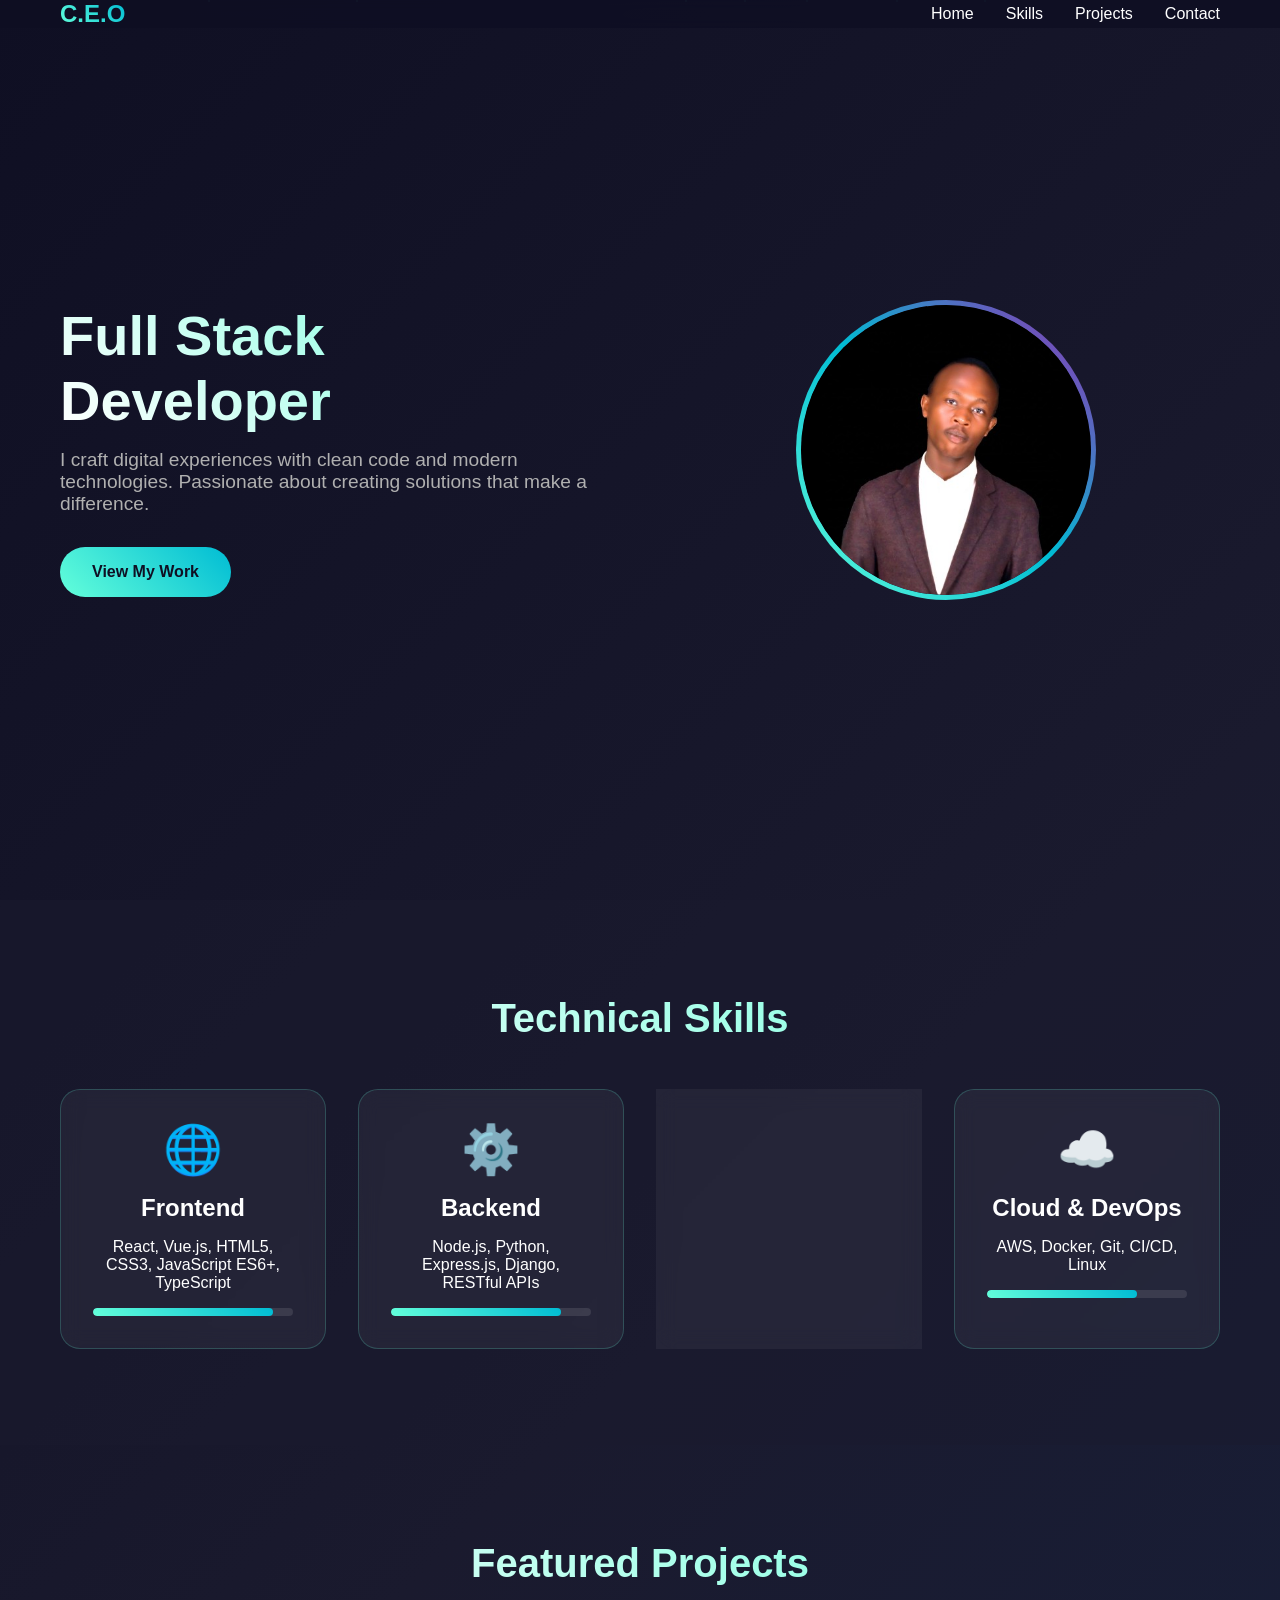
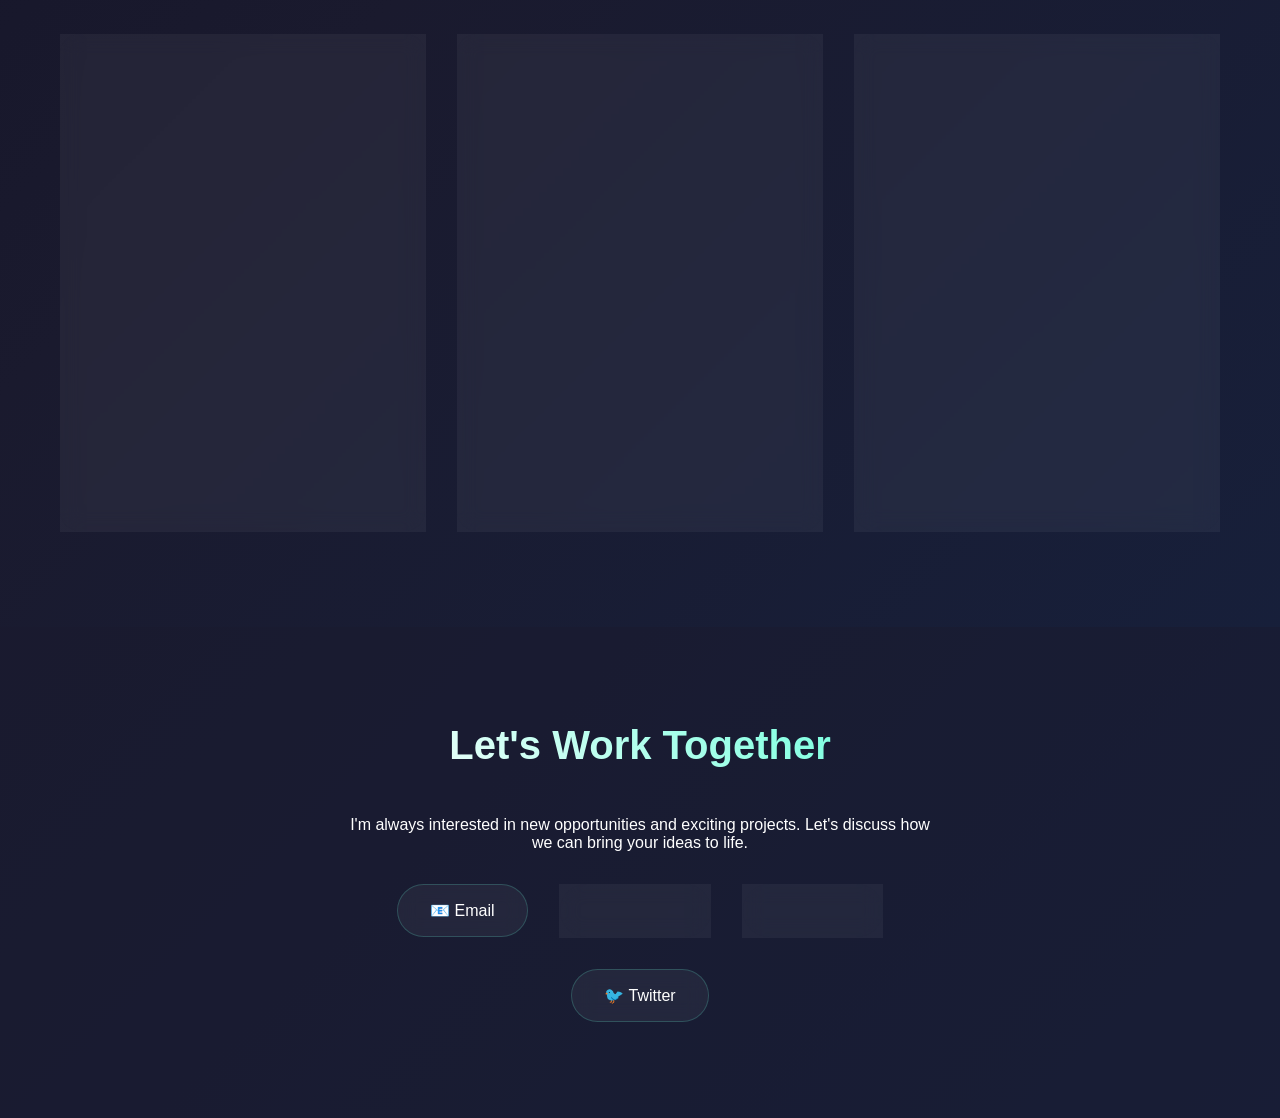
==== commit 57a5e9ef: "ADD 1000003385.jpg" ====
--- a/index.html
+++ b/index.html
@@ -502,9 +502,9 @@
                 <div class="hero-image">
                     <div class="profile-container floating">
                         <div class="profile-image">
-                            👨‍💻
+                            
                             <!-- Replace the emoji with your actual photo -->
-                            <!-- <img src="your-photo.jpg" alt="Your Name" style="width: 100%; height: 100%; object-fit: cover; border-radius: 50%;"> -->
+                            <img src="1000003385.jpg" alt="Your Name" style="width: 100%; height: 100%; object-fit: cover; border-radius: 50%;">
                         </div>
                     </div>
                 </div>
